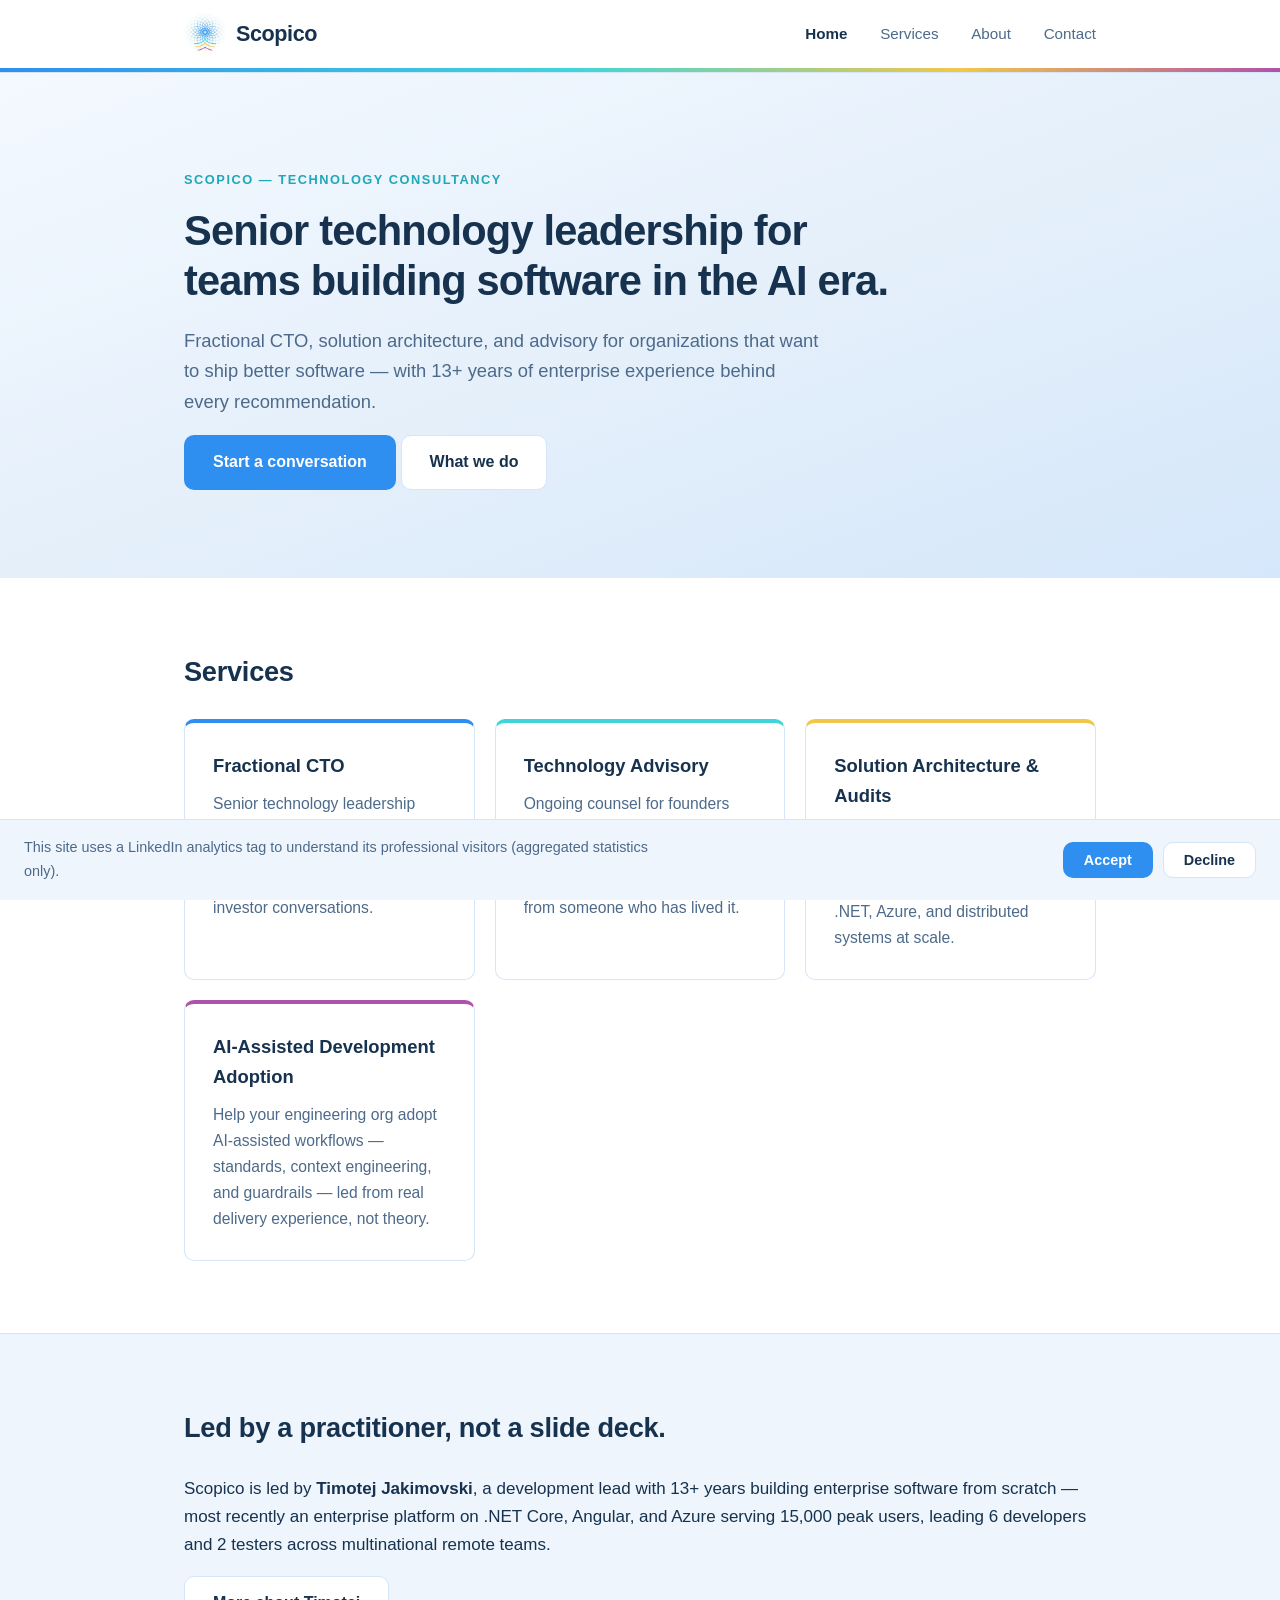
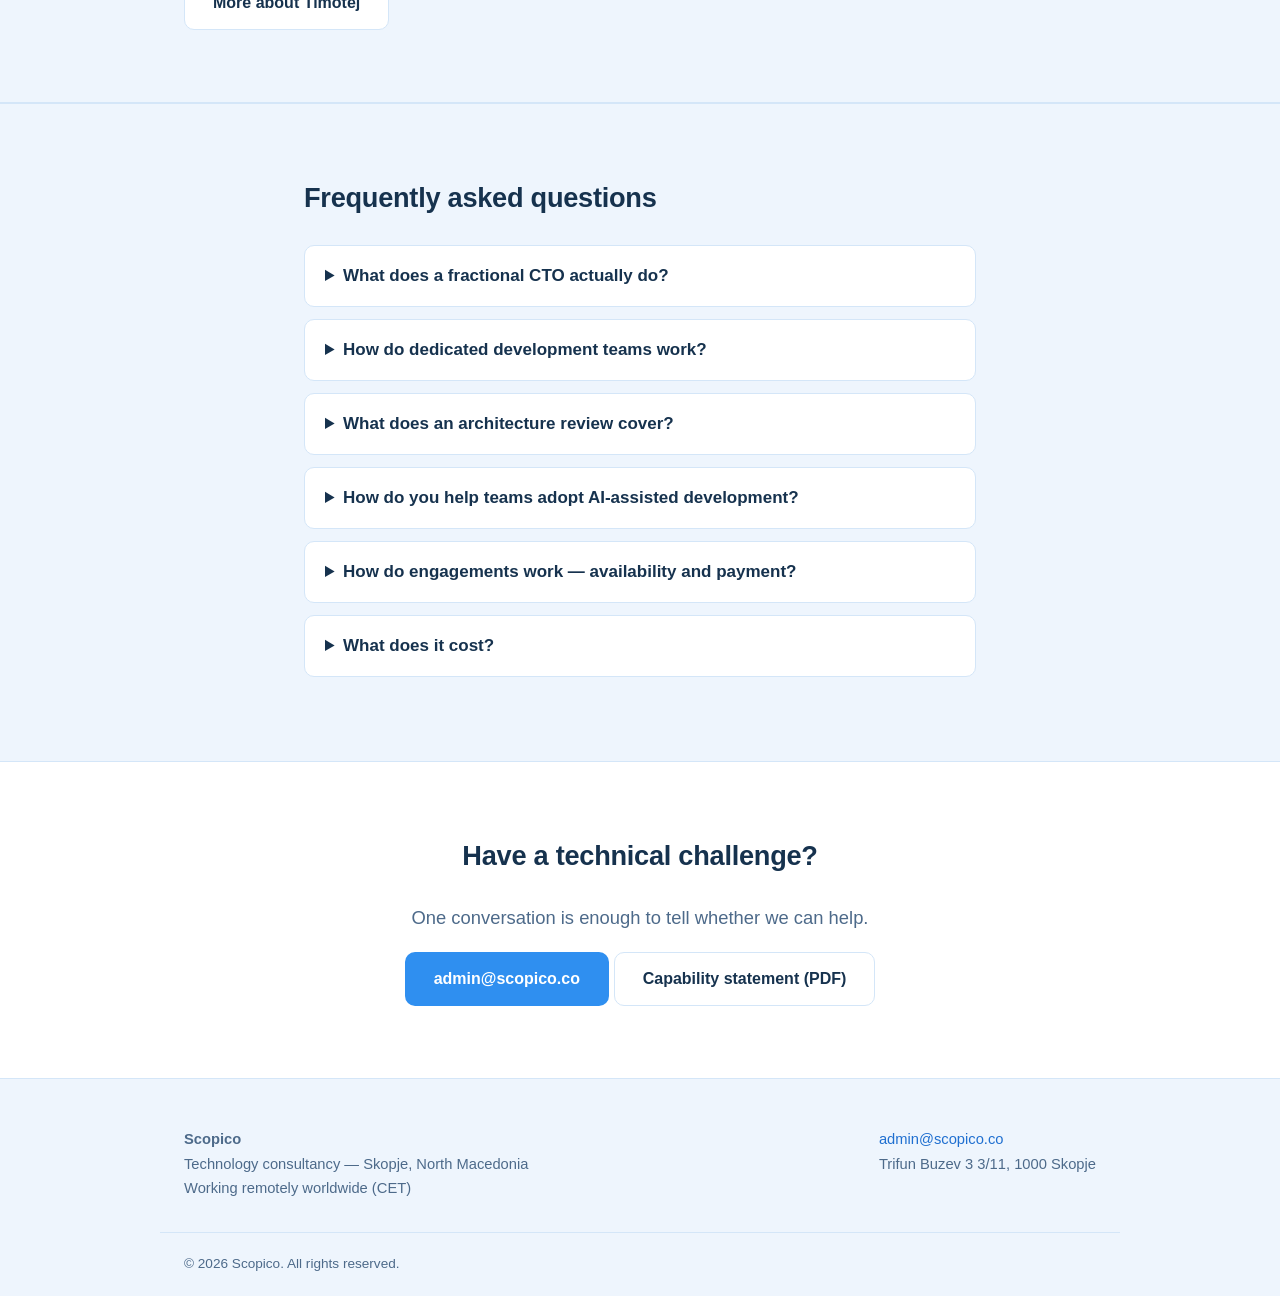
==== index.html @ 7a7c7d77 "SEO/AI-engine pass: OG tags, descriptions, JSON-LD, sitemap, robots, llms.txt, FAQ" ====
<!DOCTYPE html>
<html lang="en">
<head>
  <meta charset="UTF-8">
  <meta name="viewport" content="width=device-width, initial-scale=1.0">
  
  <title>Technology leadership for software teams — Scopico</title>
  <meta name="description" content="Senior technology leadership for software teams — fractional CTO, solution architecture, and AI-assisted development adoption, backed by 13+ years of enterprise experience.">
  <link rel="canonical" href="https://scopico.co/">
  <meta property="og:type" content="website">
  <meta property="og:site_name" content="Scopico">
  <meta property="og:title" content="Technology leadership for software teams — Scopico">
  <meta property="og:description" content="Senior technology leadership for software teams — fractional CTO, solution architecture, and AI-assisted development adoption, backed by 13+ years of enterprise experience.">
  <meta property="og:url" content="https://scopico.co/">
  <meta name="twitter:card" content="summary">
  <meta name="twitter:title" content="Technology leadership for software teams — Scopico">
  <meta name="twitter:description" content="Senior technology leadership for software teams — fractional CTO, solution architecture, and AI-assisted development adoption, backed by 13+ years of enterprise experience.">
  <script type="application/ld+json">
  {
    "@context": "https://schema.org",
    "@type": "ProfessionalService",
    "name": "Scopico",
    "description": "Technology consultancy: fractional CTO, solution architecture, AI-assisted development adoption, development management, and dedicated development teams.",
    "url": "https://scopico.co/",
    "email": "admin@scopico.co",
    "founder": {
      "@type": "Person",
      "name": "Timotej Jakimovski",
      "jobTitle": "Founder",
      "url": "https://www.linkedin.com/in/timmys00"
    },
    "address": {
      "@type": "PostalAddress",
      "streetAddress": "Trifun Buzev 3 3/11",
      "addressLocality": "Skopje",
      "postalCode": "1000",
      "addressCountry": "MK"
    },
    "areaServed": ["United States", "United Kingdom", "European Union"],
    "priceRange": "$$"
  }
  </script>
  <link rel="icon" href="[data-uri]">
  <link rel="apple-touch-icon" href="[data-uri]">
  <link rel="stylesheet" href="/css/style.css">
</head>
<body>
  <header class="site-header">
    <div class="container header-inner">
      <a class="brand" href="/"><img class="brand-logo" src="[data-uri]" alt="Scopico logo">Scopico</a>
      <nav class="main-nav">
        <a href="/" class="active">Home</a>
        <a href="/services/" >Services</a>
        <a href="/about/" >About</a>
        <a href="/contact/" >Contact</a>
      </nav>
    </div>
  </header>

  <main>
    
<section class="hero">
  <div class="container">
    <p class="kicker">Scopico — technology consultancy</p>
    <h1>Senior technology leadership for teams building software in the AI era.</h1>
    <p class="lede">Fractional CTO, solution architecture, and advisory for organizations that want to ship better software — with 13+ years of enterprise experience behind every recommendation.</p>
    <div class="cta-row">
      <a class="btn btn-primary" href="/contact/">Start a conversation</a>
      <a class="btn btn-ghost" href="/services/">What we do</a>
    </div>
  </div>
</section>

<section class="section">
  <div class="container">
    <h2>Services</h2>
    <div class="cards">
      <div class="card">
        <h3>Fractional CTO</h3>
        <p>Senior technology leadership without the full-time hire — strategy, roadmaps, build-vs-buy calls, and technical credibility for investor conversations.</p>
      </div>
      <div class="card">
        <h3>Technology Advisory</h3>
        <p>Ongoing counsel for founders and executives: architecture decisions, scaling calls, team structure, and delivery risk — from someone who has lived it.</p>
      </div>
      <div class="card">
        <h3>Solution Architecture &amp; Audits</h3>
        <p>Architecture reviews, codebase audits, and rescue for troubled projects. Deep background in .NET, Azure, and distributed systems at scale.</p>
      </div>
      <div class="card">
        <h3>AI-Assisted Development Adoption</h3>
        <p>Help your engineering org adopt AI-assisted workflows — standards, context engineering, and guardrails — led from real delivery experience, not theory.</p>
      </div>
    </div>
  </div>
</section>

<section class="section section-alt">
  <div class="container split">
    <div>
      <h2>Led by a practitioner, not a slide deck.</h2>
      <p>Scopico is led by <strong>Timotej Jakimovski</strong>, a development lead with 13+ years building enterprise software from scratch — most recently an enterprise platform on .NET Core, Angular, and Azure serving 15,000 peak users, leading 6 developers and 2 testers across multinational remote teams.</p>
      <a class="btn btn-ghost" href="/about/">More about Timotej</a>
    </div>
  </div>
</section>

<section class="section section-alt">
  <div class="container prose">
    <h2>Frequently asked questions</h2>
    <details class="faq">
      <summary>What does a fractional CTO actually do?</summary>
      <p>A fractional CTO gives you senior technology leadership without the full-time hire: technology strategy, roadmaps, build-vs-buy decisions, architecture oversight, and technical credibility — for a fraction of the cost, on the hours you actually need.</p>
    </details>
    <details class="faq">
      <summary>How do dedicated development teams work?</summary>
      <p>You describe the outcome you need; Scopico assembles developers from a vetted network and leads them directly — planning, code review, and delivery included. You get a managed team with senior leadership built in, without the hiring risk.</p>
    </details>
    <details class="faq">
      <summary>What does an architecture review cover?</summary>
      <p>A structured audit of your system's architecture, codebase health, scalability, security posture, and delivery practices — ending with a prioritized findings report and a remediation roadmap, not a vague opinion.</p>
    </details>
    <details class="faq">
      <summary>How do you help teams adopt AI-assisted development?</summary>
      <p>By introducing AI coding tools the way they actually stick: workflow standards, context engineering, code-review guardrails, and team training — led from real delivery experience, so velocity goes up without quality going down.</p>
    </details>
    <details class="faq">
      <summary>How do engagements work — availability and payment?</summary>
      <p>Advisory availability is Monday–Friday 17:30–20:00 CET, plus Saturdays by arrangement; full-time offshore engagements are considered separately. Retainers are billed monthly in advance; fixed-scope work starts with a deposit. Every engagement begins with a paid pilot before any retainer.</p>
    </details>
    <details class="faq">
      <summary>What does it cost?</summary>
      <p>Advisory starts at $120/hour (US) or €110/hour (EU/UK), with day rates, fixed-price architecture reviews from $3,500, and monthly retainers from $2,000. Dedicated teams and full-time engagements are scoped individually — <a href="/contact/">ask for a tailored offer</a>.</p>
    </details>
  </div>
</section>
<script type="application/ld+json">
{
  "@context": "https://schema.org",
  "@type": "FAQPage",
  "mainEntity": [
    {"@type": "Question", "name": "What does a fractional CTO actually do?", "acceptedAnswer": {"@type": "Answer", "text": "A fractional CTO gives you senior technology leadership without the full-time hire: technology strategy, roadmaps, build-vs-buy decisions, architecture oversight, and technical credibility — for a fraction of the cost, on the hours you actually need."}},
    {"@type": "Question", "name": "How do dedicated development teams work?", "acceptedAnswer": {"@type": "Answer", "text": "You describe the outcome you need; Scopico assembles developers from a vetted network and leads them directly — planning, code review, and delivery included. You get a managed team with senior leadership built in, without the hiring risk."}},
    {"@type": "Question", "name": "What does an architecture review cover?", "acceptedAnswer": {"@type": "Answer", "text": "A structured audit of your system's architecture, codebase health, scalability, security posture, and delivery practices — ending with a prioritized findings report and a remediation roadmap."}},
    {"@type": "Question", "name": "How do you help teams adopt AI-assisted development?", "acceptedAnswer": {"@type": "Answer", "text": "By introducing AI coding tools the way they actually stick: workflow standards, context engineering, code-review guardrails, and team training — led from real delivery experience, so velocity goes up without quality going down."}},
    {"@type": "Question", "name": "How do engagements work — availability and payment?", "acceptedAnswer": {"@type": "Answer", "text": "Advisory availability is Monday–Friday 17:30–20:00 CET, plus Saturdays by arrangement; full-time offshore engagements are considered separately. Retainers are billed monthly in advance; fixed-scope work starts with a deposit. Every engagement begins with a paid pilot before any retainer."}},
    {"@type": "Question", "name": "What does it cost?", "acceptedAnswer": {"@type": "Answer", "text": "Advisory starts at $120/hour (US) or €110/hour (EU/UK), with day rates, fixed-price architecture reviews from $3,500, and monthly retainers from $2,000. Dedicated teams and full-time engagements are scoped individually."}}
  ]
}
</script>

<section class="section">
  <div class="container center">
    <h2>Have a technical challenge?</h2>
    <p class="lede">One conversation is enough to tell whether we can help.</p>
    <div class="cta-row" style="justify-content: center;">
      <a class="btn btn-primary" href="mailto:admin@scopico.co">admin@scopico.co</a>
      <a class="btn btn-ghost" href="/downloads/scopico-capability-statement.pdf" download>Capability statement (PDF)</a>
    </div>
  </div>
</section>

  </main>

  <footer class="site-footer">
    <div class="container footer-inner">
      <div>
        <strong>Scopico</strong><br>
        Technology consultancy — Skopje, North Macedonia<br>
        Working remotely worldwide (CET)
      </div>
      <div class="footer-contact">
        <a href="mailto:admin@scopico.co">admin@scopico.co</a><br>
        Trifun Buzev 3 3/11, 1000 Skopje
      </div>
    </div>
    <div class="container footer-base">© 2026 Scopico. All rights reserved.</div>
  </footer>

  <div id="cookie-banner" class="cookie-banner" hidden>
    <p>This site uses a LinkedIn analytics tag to understand its professional visitors (aggregated statistics only).</p>
    <div class="cookie-actions">
      <button id="cookie-accept" class="btn btn-primary" type="button">Accept</button>
      <button id="cookie-decline" class="btn btn-ghost" type="button">Decline</button>
    </div>
  </div>
  <script>
  (function() {
    var KEY = 'scopico-consent';
    function loadLinkedInTag() {
      if (window._linkedin_data_partner_ids) return;
      var pid = '10225124';
      window._linkedin_partner_id = pid;
      window._linkedin_data_partner_ids = window._linkedin_data_partner_ids || [];
      window._linkedin_data_partner_ids.push(pid);
      var s = document.getElementsByTagName('script')[0];
      var b = document.createElement('script');
      b.type = 'text/javascript'; b.async = true;
      b.src = 'https://snap.licdn.com/li.lms-analytics/insight.min.js';
      s.parentNode.insertBefore(b, s);
    }
    try {
      var c = localStorage.getItem(KEY);
      if (c === 'granted') { loadLinkedInTag(); return; }
      if (c === 'denied') return;
    } catch (e) { return; }
    var banner = document.getElementById('cookie-banner');
    banner.hidden = false;
    document.getElementById('cookie-accept').addEventListener('click', function() {
      try { localStorage.setItem(KEY, 'granted'); } catch (e) {}
      banner.hidden = true; loadLinkedInTag();
    });
    document.getElementById('cookie-decline').addEventListener('click', function() {
      try { localStorage.setItem(KEY, 'denied'); } catch (e) {}
      banner.hidden = true;
    });
  })();
  </script>
</body>
</html>
---- css/style.css ----
:root {
  --ink: #16324e;
  --muted: #4d6a8a;
  --accent: #2f8ff0;
  --accent-dark: #1f6fd0;
  --teal: #1fa8b8;
  --gold: #f2c749;
  --purple: #af52aa;
  --bg: #ffffff;
  --bg-alt: #eef5fd;
  --line: #d4e6f8;
  --radius: 10px;
}

* { box-sizing: border-box; }

body {
  margin: 0;
  font-family: -apple-system, BlinkMacSystemFont, "Segoe UI", Roboto, Helvetica, Arial, sans-serif;
  color: var(--ink);
  background: var(--bg);
  line-height: 1.65;
  font-size: 17px;
}

.container {
  max-width: 960px;
  margin: 0 auto;
  padding: 0 24px;
}

a { color: var(--accent-dark); text-decoration: none; }
a:hover { text-decoration: underline; }

/* Header */
.site-header {
  border-bottom: 1px solid var(--line);
  background: var(--bg);
  position: sticky;
  top: 0;
  z-index: 10;
}
/* brand gradient strip echoing the logo arcs */
.site-header::after {
  content: "";
  display: block;
  height: 4px;
  background: linear-gradient(90deg, var(--accent) 0%, #40d6d9 45%, var(--gold) 75%, var(--purple) 100%);
}
.header-inner {
  display: flex;
  align-items: center;
  justify-content: space-between;
  height: 68px;
}
.brand {
  display: inline-flex;
  align-items: center;
  gap: 10px;
  font-weight: 800;
  font-size: 1.35rem;
  color: var(--ink);
  letter-spacing: -0.02em;
}
.brand:hover { text-decoration: none; }
.brand-logo {
  height: 42px;
  width: 42px;
  object-fit: contain;
  border-radius: 8px;
}
.main-nav a {
  margin-left: 28px;
  color: var(--muted);
  font-weight: 500;
  font-size: 0.95rem;
}
.main-nav a:hover { color: var(--ink); text-decoration: none; }
.main-nav a.active { color: var(--ink); font-weight: 700; }

/* Hero */
.hero {
  background: linear-gradient(160deg, #f4f9ff 0%, #e2eefa 60%, #d5e7fa 100%);
  color: var(--ink);
  padding: 96px 0 88px;
}
.kicker {
  text-transform: uppercase;
  letter-spacing: 0.12em;
  font-size: 0.8rem;
  color: var(--teal);
  margin: 0 0 16px;
  font-weight: 700;
}
.hero h1 {
  font-size: 2.6rem;
  line-height: 1.2;
  letter-spacing: -0.02em;
  margin: 0 0 20px;
  max-width: 720px;
}
.lede {
  font-size: 1.15rem;
  color: var(--muted);
  max-width: 640px;
}

.page-hero {
  background: var(--bg-alt);
  border-bottom: 1px solid var(--line);
  padding: 64px 0 48px;
}
.page-hero h1 {
  margin: 0 0 12px;
  font-size: 2.2rem;
  letter-spacing: -0.02em;
}

/* Sections */
.section { padding: 72px 0; }
.section-alt { background: var(--bg-alt); border-top: 1px solid var(--line); border-bottom: 1px solid var(--line); }
.section h2 { font-size: 1.7rem; letter-spacing: -0.01em; margin: 0 0 24px; }
.center { text-align: center; }
.center .lede { margin-left: auto; margin-right: auto; }

/* Cards */
.cards {
  display: grid;
  grid-template-columns: repeat(auto-fit, minmax(260px, 1fr));
  gap: 20px;
  margin-top: 8px;
}
.card {
  border: 1px solid var(--line);
  border-top: 4px solid var(--accent);
  border-radius: var(--radius);
  padding: 28px;
  background: #fff;
}
.card:nth-child(2) { border-top-color: #40d6d9; }
.card:nth-child(3) { border-top-color: var(--gold); }
.card:nth-child(4) { border-top-color: var(--purple); }
.card h3 { margin: 0 0 10px; font-size: 1.15rem; }
.card p { margin: 0; color: var(--muted); font-size: 0.98rem; }

/* Prose */
.prose { max-width: 720px; }
.prose h2 { margin-top: 40px; }
.prose h2:first-child { margin-top: 0; }
.prose p { color: #33415c; }

/* Buttons */
.btn {
  display: inline-block;
  padding: 13px 28px;
  border-radius: var(--radius);
  font-weight: 600;
  font-size: 1rem;
  border: 1px solid transparent;
}
.btn:hover { text-decoration: none; }
.btn-primary { background: var(--accent); color: #fff; }
.btn-primary:hover { background: var(--accent-dark); color: #fff; }
.btn-ghost { border-color: var(--line); color: var(--ink); background: #fff; }
.btn-ghost:hover { border-color: var(--accent); }

/* Footer */
.site-footer {
  border-top: 1px solid var(--line);
  background: var(--bg-alt);
  padding: 48px 0 0;
  font-size: 0.92rem;
  color: var(--muted);
}
.footer-inner {
  display: flex;
  justify-content: space-between;
  gap: 24px;
  flex-wrap: wrap;
  padding-bottom: 32px;
}
.footer-base {
  border-top: 1px solid var(--line);
  padding: 20px 24px;
  font-size: 0.85rem;
}

@media (max-width: 640px) {
  .hero { padding: 64px 0 56px; }
  .hero h1 { font-size: 1.9rem; }
  .main-nav a { margin-left: 16px; }
  .section { padding: 48px 0; }
}

/* Cookie consent banner */
.cookie-banner {
  position: fixed;
  left: 0; right: 0; bottom: 0;
  z-index: 50;
  background: var(--bg-alt);
  border-top: 1px solid var(--line);
  padding: 16px 24px;
  display: flex;
  gap: 16px;
  align-items: center;
  justify-content: space-between;
  flex-wrap: wrap;
  font-size: 0.9rem;
  color: var(--muted);
}
.cookie-banner[hidden] { display: none; }
.cookie-banner p { margin: 0; max-width: 640px; }
.cookie-actions { display: flex; gap: 10px; }
.cookie-actions .btn { padding: 9px 20px; font-size: 0.9rem; }

/* FAQ */
.faq {
  border: 1px solid var(--line);
  border-radius: var(--radius);
  margin-bottom: 12px;
  background: #fff;
}
.faq summary {
  cursor: pointer;
  padding: 16px 20px;
  font-weight: 600;
  color: var(--ink);
}
.faq summary:hover { color: var(--accent-dark); }
.faq p { padding: 0 20px 18px; margin: 0; color: var(--muted); }
.faq p a { color: var(--accent-dark); }
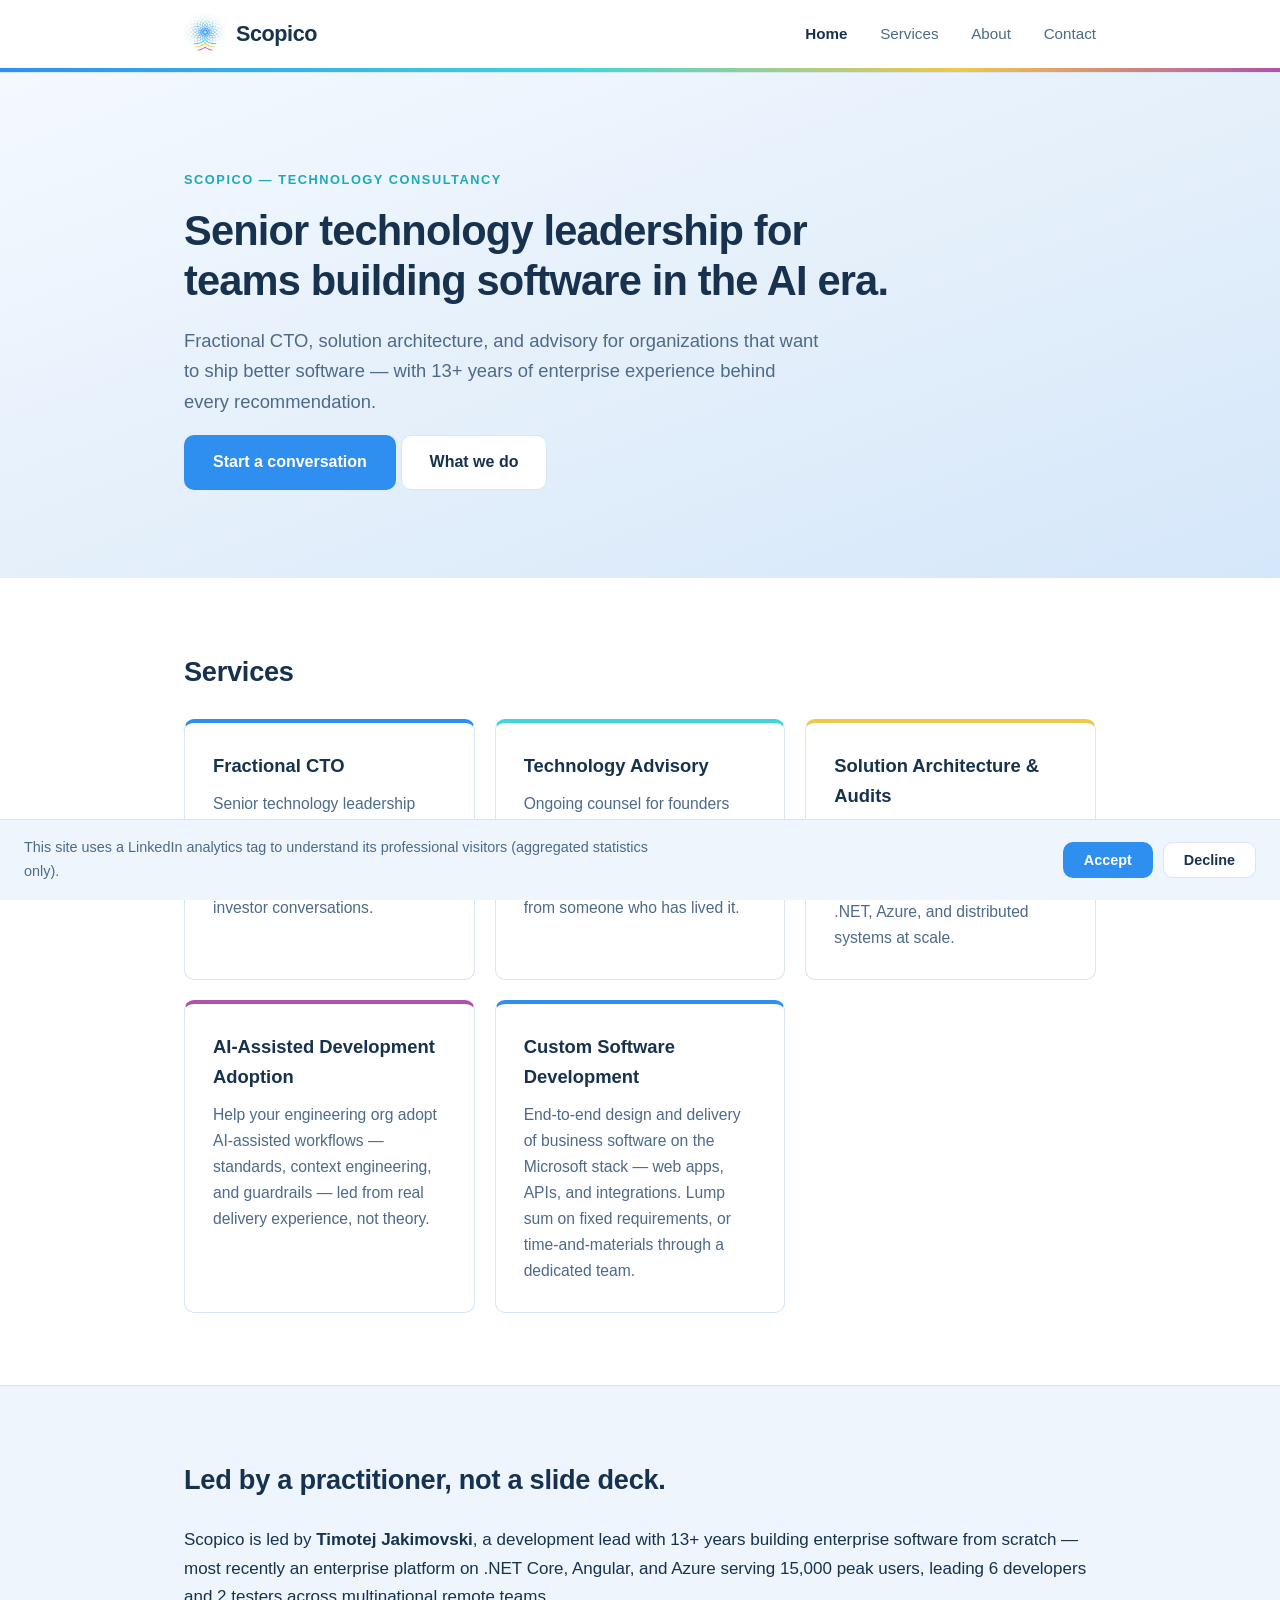
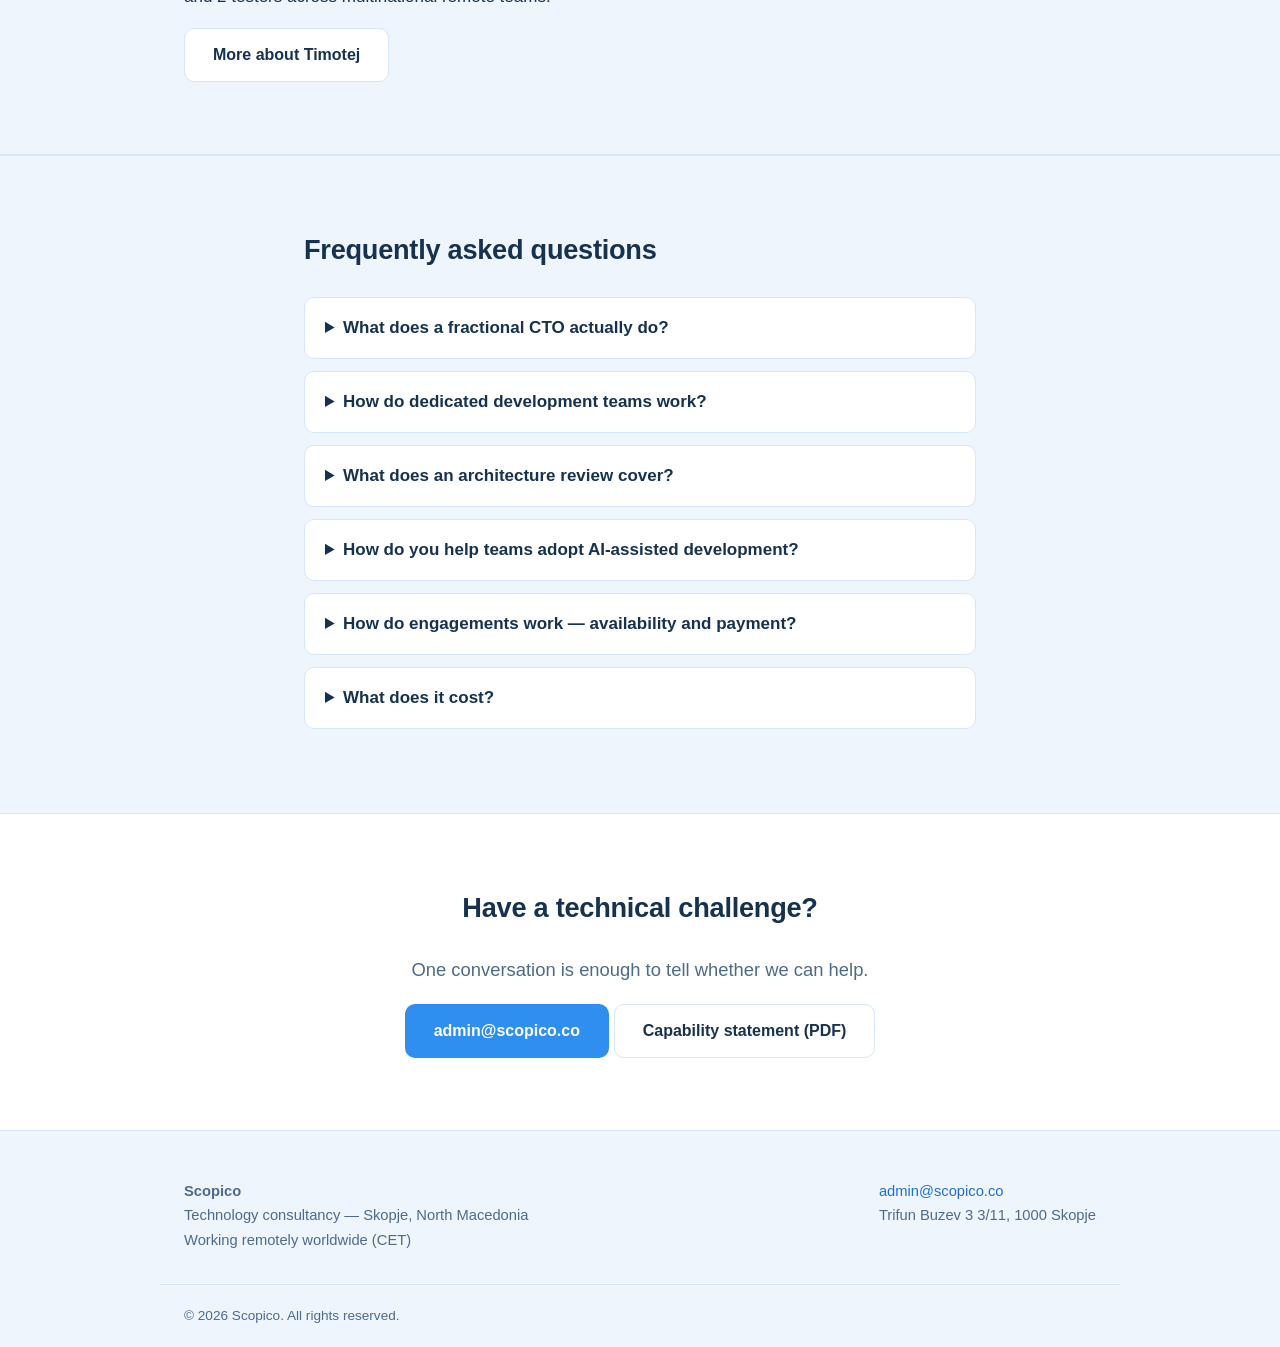
==== commit 91ec1f06: "Add Custom Software Development offering and Technologies section" ====
--- a/index.html
+++ b/index.html
@@ -20,7 +20,7 @@
     "@context": "https://schema.org",
     "@type": "ProfessionalService",
     "name": "Scopico",
-    "description": "Technology consultancy: fractional CTO, solution architecture, AI-assisted development adoption, development management, and dedicated development teams.",
+    "description": "Technology consultancy: fractional CTO, solution architecture, AI-assisted development adoption, development management, dedicated development teams, and custom software development.",
     "url": "https://scopico.co/",
     "email": "admin@scopico.co",
     "founder": {
@@ -90,6 +90,10 @@
       <div class="card">
         <h3>AI-Assisted Development Adoption</h3>
         <p>Help your engineering org adopt AI-assisted workflows — standards, context engineering, and guardrails — led from real delivery experience, not theory.</p>
+      </div>
+      <div class="card">
+        <h3>Custom Software Development</h3>
+        <p>End-to-end design and delivery of business software on the Microsoft stack — web apps, APIs, and integrations. Lump sum on fixed requirements, or time-and-materials through a dedicated team.</p>
       </div>
     </div>
   </div>
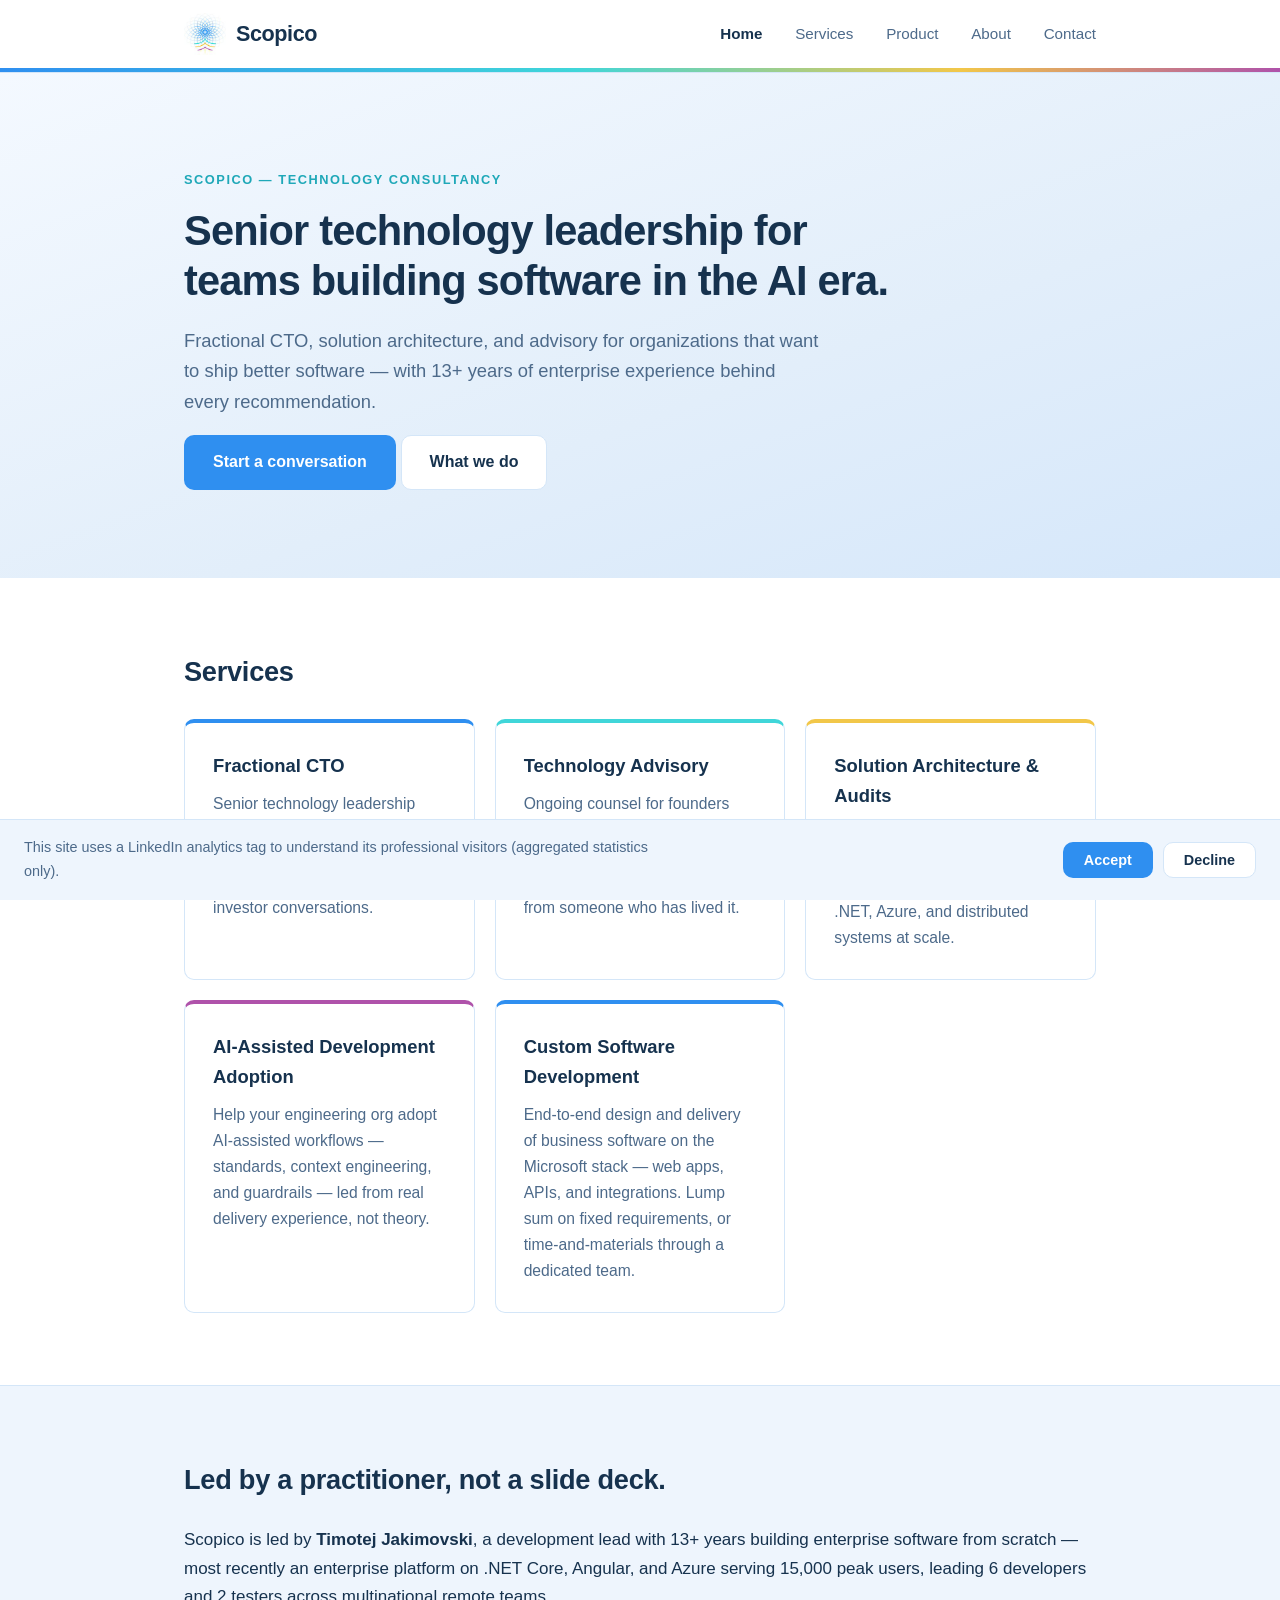
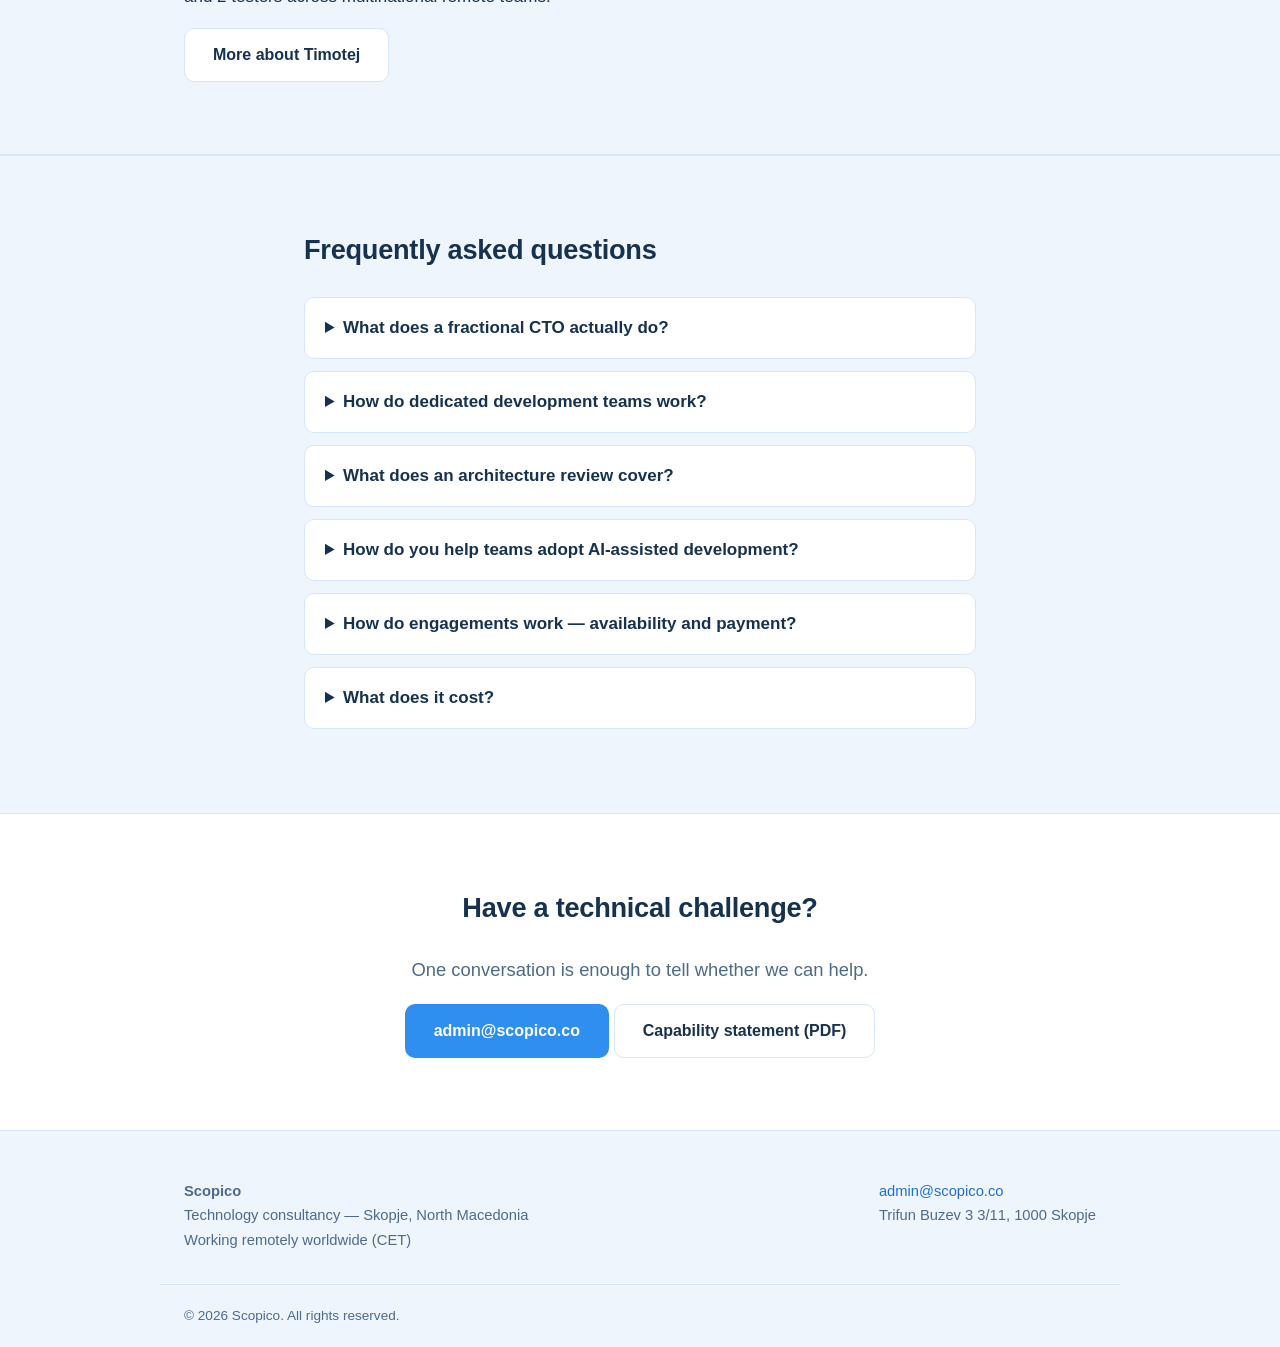
==== commit 5e627b71: "Add og:image + Product coming-soon page (nav, sitemap, llms.txt)" ====
--- a/index.html
+++ b/index.html
@@ -12,7 +12,12 @@
   <meta property="og:title" content="Technology leadership for software teams — Scopico">
   <meta property="og:description" content="Senior technology leadership for software teams — fractional CTO, solution architecture, and AI-assisted development adoption, backed by 13+ years of enterprise experience.">
   <meta property="og:url" content="https://scopico.co/">
-  <meta name="twitter:card" content="summary">
+  <meta property="og:image" content="https://scopico.co/images/og-image.png">
+  <meta property="og:image:width" content="1200">
+  <meta property="og:image:height" content="630">
+  <meta property="og:image:alt" content="Scopico — Technology leadership for software teams">
+  <meta name="twitter:image" content="https://scopico.co/images/og-image.png">
+  <meta name="twitter:card" content="summary_large_image">
   <meta name="twitter:title" content="Technology leadership for software teams — Scopico">
   <meta name="twitter:description" content="Senior technology leadership for software teams — fractional CTO, solution architecture, and AI-assisted development adoption, backed by 13+ years of enterprise experience.">
   <script type="application/ld+json">
@@ -51,6 +56,7 @@
       <nav class="main-nav">
         <a href="/" class="active">Home</a>
         <a href="/services/" >Services</a>
+        <a href="/product/" >Product</a>
         <a href="/about/" >About</a>
         <a href="/contact/" >Contact</a>
       </nav>
--- a/css/style.css
+++ b/css/style.css
@@ -229,3 +229,72 @@
 .faq summary:hover { color: var(--accent-dark); }
 .faq p { padding: 0 20px 18px; margin: 0; color: var(--muted); }
 .faq p a { color: var(--accent-dark); }
+
+/* Engagement timeline (contact page) */
+.timeline {
+  list-style: none;
+  margin: 8px 0;
+  padding: 0;
+  position: relative;
+  counter-reset: tl;
+}
+.timeline::before {
+  content: "";
+  position: absolute;
+  left: 15px;
+  top: 10px;
+  bottom: 10px;
+  width: 2px;
+  background: var(--line);
+}
+.timeline li {
+  position: relative;
+  padding: 0 0 24px 48px;
+}
+.timeline li:last-child { padding-bottom: 4px; }
+.timeline li::before {
+  content: counter(tl);
+  counter-increment: tl;
+  position: absolute;
+  left: 0;
+  top: 0;
+  width: 32px;
+  height: 32px;
+  border-radius: 50%;
+  background: var(--accent);
+  color: #fff;
+  font-weight: 700;
+  font-size: 0.85rem;
+  display: flex;
+  align-items: center;
+  justify-content: center;
+}
+.timeline li p { margin: 4px 0 0; color: var(--muted); }
+
+/* Industry availability chips */
+.chips { display: flex; flex-wrap: wrap; gap: 10px; margin: 12px 0 4px; }
+.chip {
+  display: inline-flex; align-items: center; gap: 8px;
+  padding: 8px 14px; border-radius: 999px;
+  font-size: 0.9rem; font-weight: 600; border: 1px solid var(--line);
+}
+.chip::before { content: ""; width: 10px; height: 10px; border-radius: 50%; flex: none; }
+.chip-full { background: #fdf0f0; border-color: #efc9c9; color: #8a2b2b; }
+.chip-full::before { background: #d64545; }
+.chip-open { background: #eefbf3; border-color: #bfe6cd; color: #1e6b3a; }
+.chip-open::before { background: #2fa35f; }
+.muted.small { font-size: 0.85rem; color: var(--muted); }
+
+/* Section heading icons with hover effect */
+.h2-icon {
+  display: inline-flex;
+  width: 1em;
+  height: 1em;
+  margin-right: 0.45em;
+  vertical-align: -0.16em;
+  color: var(--accent);
+  transition: transform 0.25s ease, color 0.25s ease;
+}
+.h2-icon svg { width: 100%; height: 100%; display: block; }
+.prose h2:hover .h2-icon { transform: scale(1.2) rotate(-8deg); color: var(--accent-dark); }
+.contact-row:hover .h2-icon { transform: scale(1.2) rotate(-8deg); color: var(--accent-dark); }
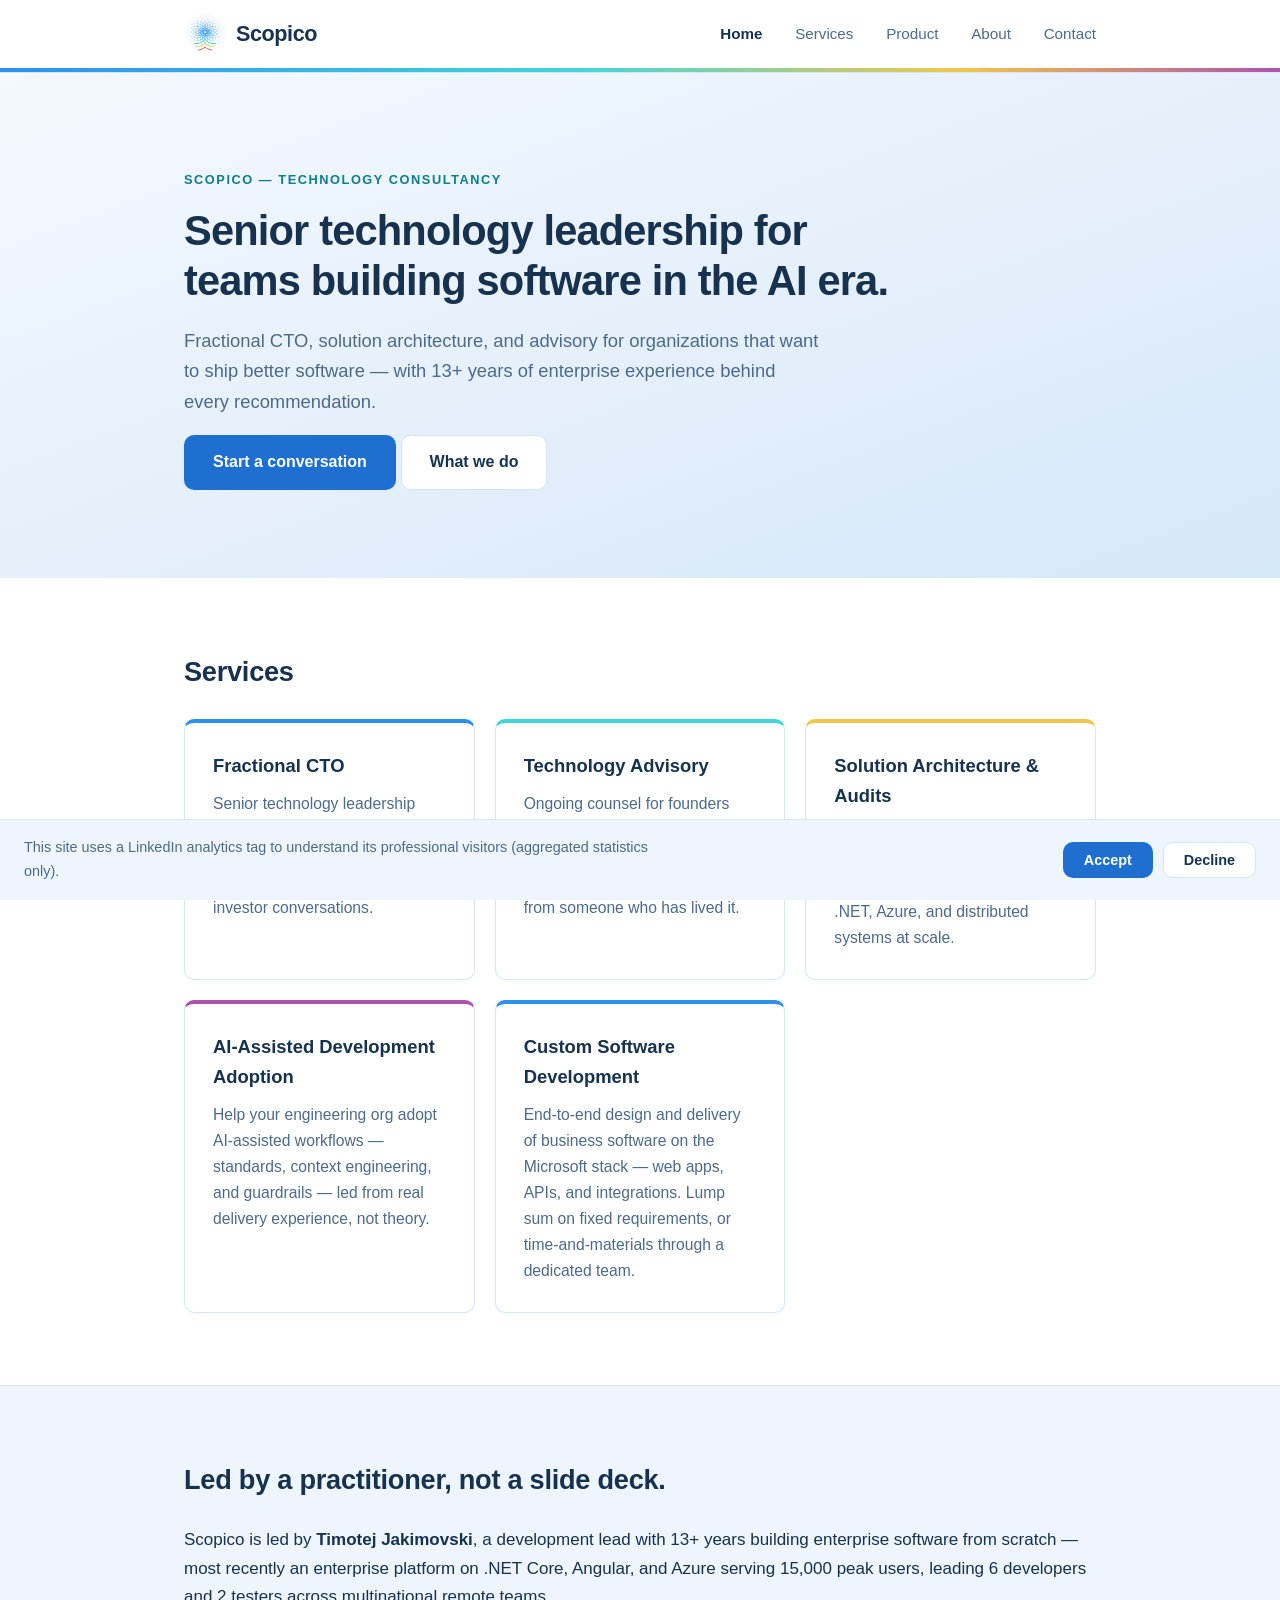
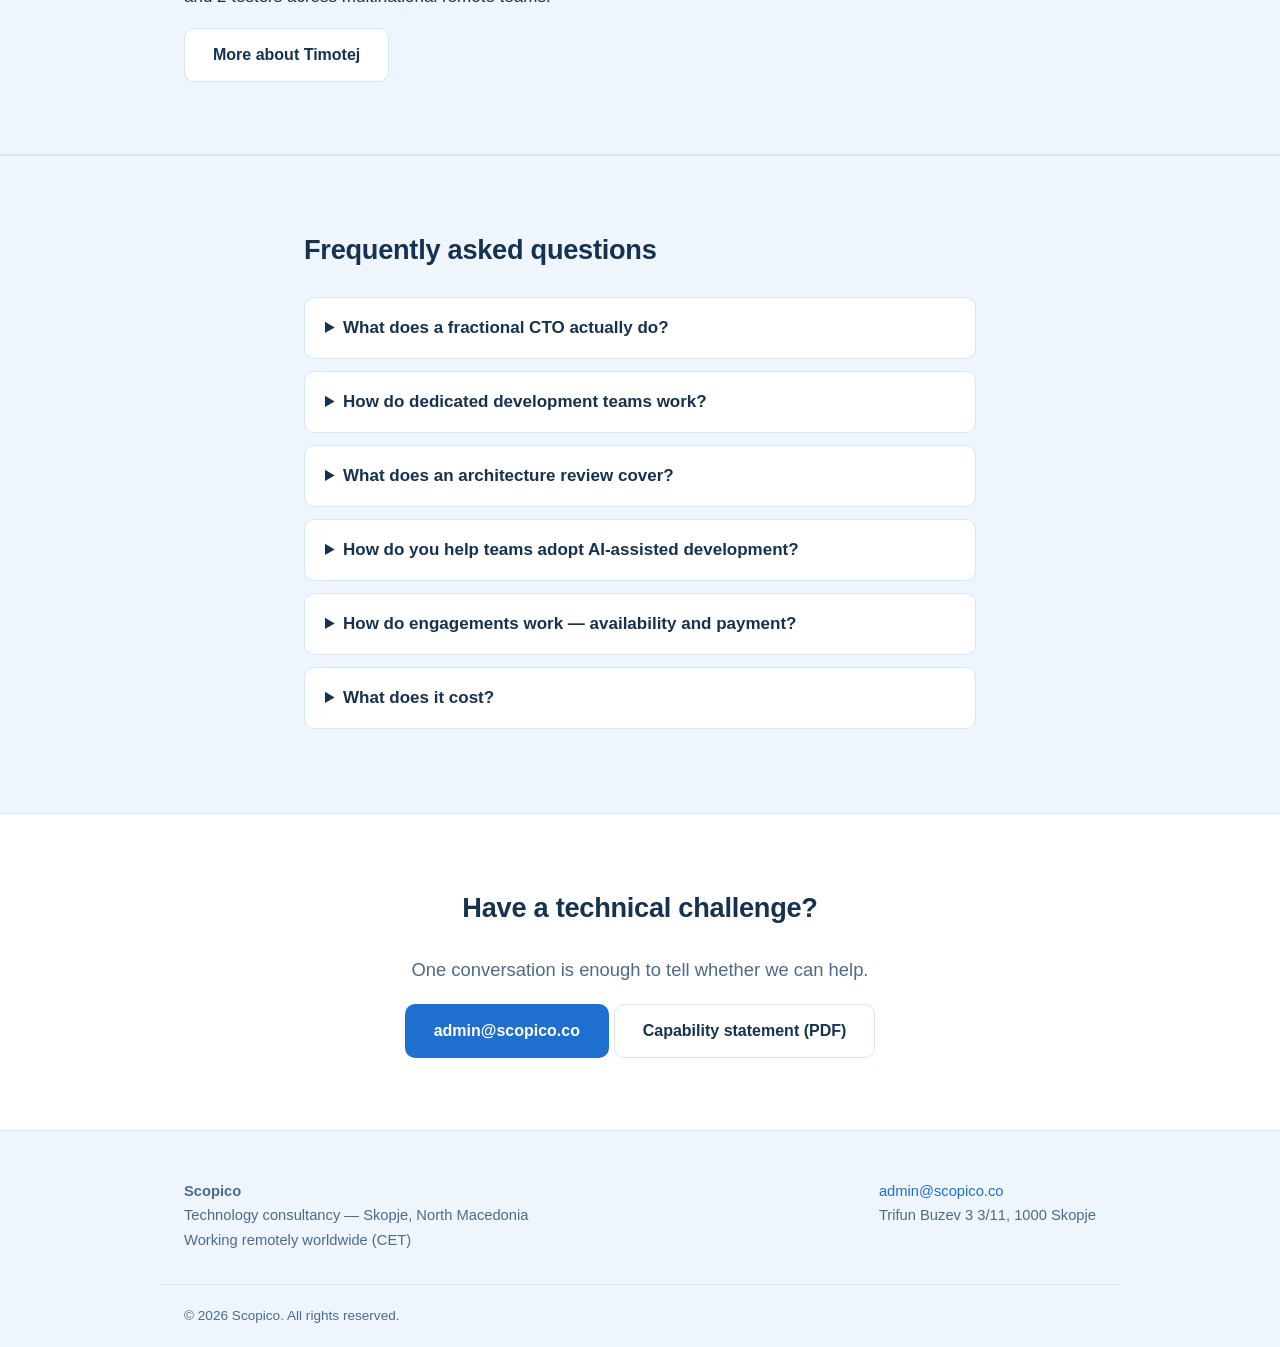
==== commit 09b9cf5d: "Add ai-catalog.json and ard.json agent discovery manifests" ====
--- a/index.html
+++ b/index.html
@@ -27,6 +27,7 @@
     "name": "Scopico",
     "description": "Technology consultancy: fractional CTO, solution architecture, AI-assisted development adoption, development management, dedicated development teams, and custom software development.",
     "url": "https://scopico.co/",
+    "logo": "https://scopico.co/favicon-192.png",
     "email": "admin@scopico.co",
     "founder": {
       "@type": "Person",
@@ -45,8 +46,10 @@
     "priceRange": "$$"
   }
   </script>
-  <link rel="icon" href="[data-uri]">
-  <link rel="apple-touch-icon" href="[data-uri]">
+  <link rel="icon" href="/favicon.ico" sizes="any">
+  <link rel="icon" type="image/png" sizes="192x192" href="/favicon-192.png">
+  <link rel="apple-touch-icon" href="/apple-touch-icon.png">
+  <link rel="ai-catalog" href="/.well-known/ai-catalog.json">
   <link rel="stylesheet" href="/css/style.css">
 </head>
 <body>
--- a/css/style.css
+++ b/css/style.css
@@ -3,7 +3,7 @@
   --muted: #4d6a8a;
   --accent: #2f8ff0;
   --accent-dark: #1f6fd0;
-  --teal: #1fa8b8;
+  --teal: #0e7d8c;
   --gold: #f2c749;
   --purple: #af52aa;
   --bg: #ffffff;
@@ -159,8 +159,8 @@
   border: 1px solid transparent;
 }
 .btn:hover { text-decoration: none; }
-.btn-primary { background: var(--accent); color: #fff; }
-.btn-primary:hover { background: var(--accent-dark); color: #fff; }
+.btn-primary { background: var(--accent-dark); color: #fff; }
+.btn-primary:hover { background: #1756ad; color: #fff; }
 .btn-ghost { border-color: var(--line); color: var(--ink); background: #fff; }
 .btn-ghost:hover { border-color: var(--accent); }
 
@@ -261,7 +261,7 @@
   width: 32px;
   height: 32px;
   border-radius: 50%;
-  background: var(--accent);
+  background: var(--accent-dark);
   color: #fff;
   font-weight: 700;
   font-size: 0.85rem;
